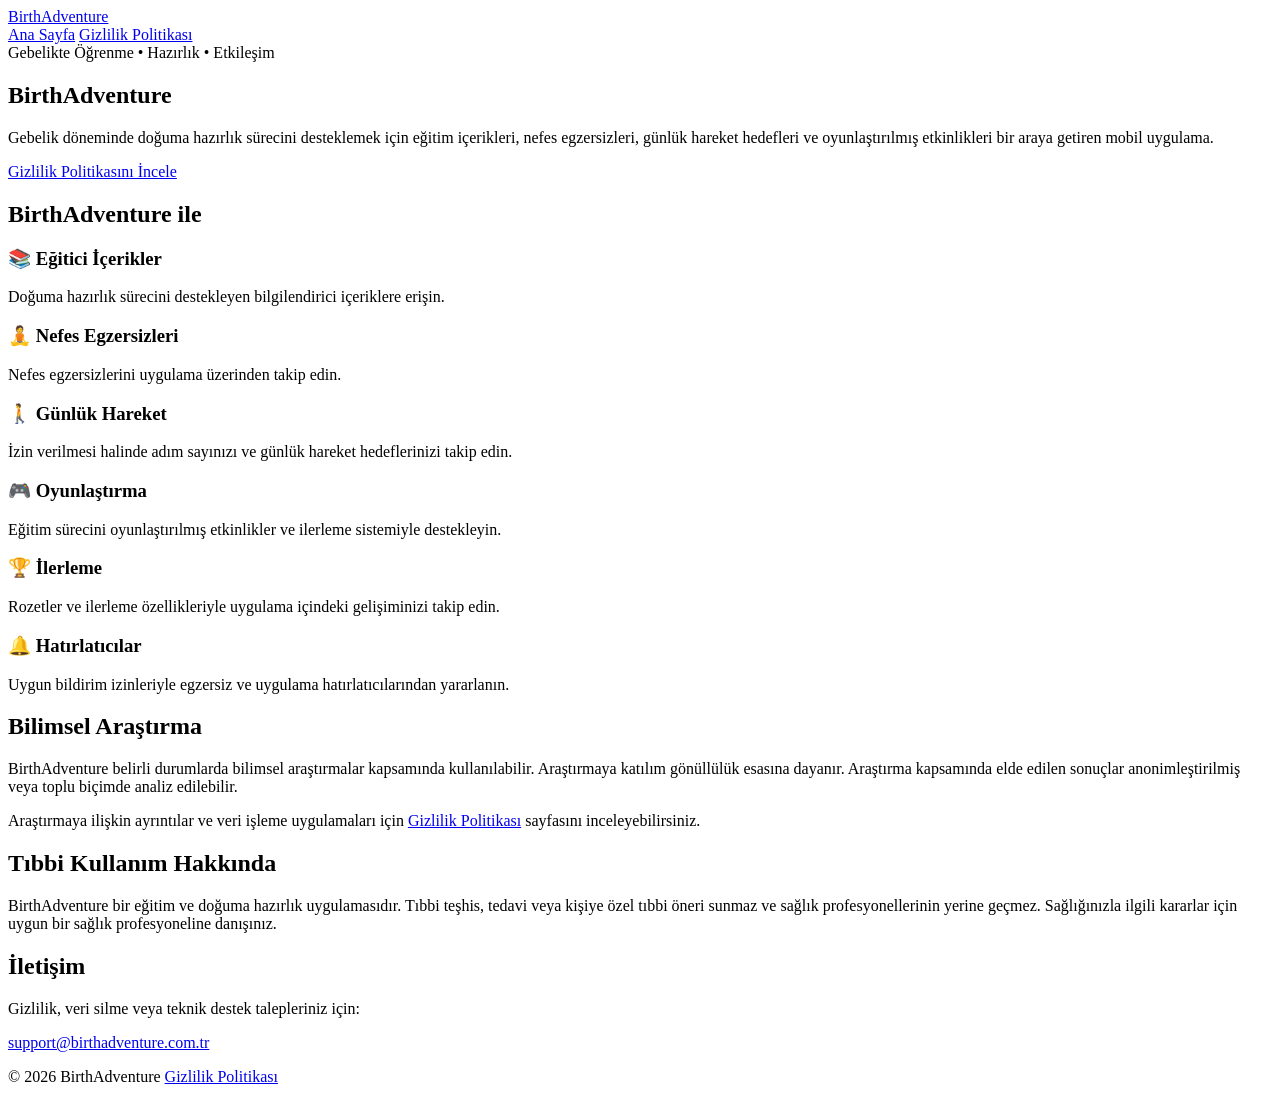
==== index.html @ c5446855 "Create index.html" ====
<!DOCTYPE html>
<html lang="tr">
<head>
  <meta charset="UTF-8">
  <meta name="viewport" content="width=device-width, initial-scale=1.0">
  <title>BirthAdventure | Gebelikte Öğrenme ve Doğuma Hazırlık</title>
  <meta name="description" content="BirthAdventure, gebelik döneminde eğitim, nefes egzersizleri, günlük hareket hedefleri ve oyunlaştırılmış etkinlikler sunan mobil uygulamadır.">
  <link rel="stylesheet" href="style.css">
</head>
<body>
<header class="site-header">
  <div class="container nav">
    <a class="brand" href="index.html">BirthAdventure</a>
    <nav>
      <a href="index.html">Ana Sayfa</a>
      <a href="privacy.html">Gizlilik Politikası</a>
    </nav>
  </div>
</header>

<main>
  <section class="hero">
    <div class="container">
      <span class="eyebrow">Gebelikte Öğrenme • Hazırlık • Etkileşim</span>
      <h1>BirthAdventure</h1>
      <p class="lead">
        Gebelik döneminde doğuma hazırlık sürecini desteklemek için eğitim içerikleri,
        nefes egzersizleri, günlük hareket hedefleri ve oyunlaştırılmış etkinlikleri
        bir araya getiren mobil uygulama.
      </p>
      <div class="actions">
        <a class="button" href="privacy.html">Gizlilik Politikasını İncele</a>
      </div>
    </div>
  </section>

  <section class="section">
    <div class="container">
      <h2>BirthAdventure ile</h2>
      <div class="cards">
        <article class="card"><h3>📚 Eğitici İçerikler</h3><p>Doğuma hazırlık sürecini destekleyen bilgilendirici içeriklere erişin.</p></article>
        <article class="card"><h3>🧘 Nefes Egzersizleri</h3><p>Nefes egzersizlerini uygulama üzerinden takip edin.</p></article>
        <article class="card"><h3>🚶 Günlük Hareket</h3><p>İzin verilmesi halinde adım sayınızı ve günlük hareket hedeflerinizi takip edin.</p></article>
        <article class="card"><h3>🎮 Oyunlaştırma</h3><p>Eğitim sürecini oyunlaştırılmış etkinlikler ve ilerleme sistemiyle destekleyin.</p></article>
        <article class="card"><h3>🏆 İlerleme</h3><p>Rozetler ve ilerleme özellikleriyle uygulama içindeki gelişiminizi takip edin.</p></article>
        <article class="card"><h3>🔔 Hatırlatıcılar</h3><p>Uygun bildirim izinleriyle egzersiz ve uygulama hatırlatıcılarından yararlanın.</p></article>
      </div>
    </div>
  </section>

  <section class="section muted">
    <div class="container narrow">
      <h2>Bilimsel Araştırma</h2>
      <p>
        BirthAdventure belirli durumlarda bilimsel araştırmalar kapsamında kullanılabilir.
        Araştırmaya katılım gönüllülük esasına dayanır. Araştırma kapsamında elde edilen
        sonuçlar anonimleştirilmiş veya toplu biçimde analiz edilebilir.
      </p>
      <p>
        Araştırmaya ilişkin ayrıntılar ve veri işleme uygulamaları için
        <a href="privacy.html">Gizlilik Politikası</a> sayfasını inceleyebilirsiniz.
      </p>
    </div>
  </section>

  <section class="section">
    <div class="container narrow">
      <div class="notice">
        <h2>Tıbbi Kullanım Hakkında</h2>
        <p>
          BirthAdventure bir eğitim ve doğuma hazırlık uygulamasıdır. Tıbbi teşhis,
          tedavi veya kişiye özel tıbbi öneri sunmaz ve sağlık profesyonellerinin
          yerine geçmez. Sağlığınızla ilgili kararlar için uygun bir sağlık
          profesyoneline danışınız.
        </p>
      </div>
    </div>
  </section>

  <section class="section">
    <div class="container narrow">
      <h2>İletişim</h2>
      <p>Gizlilik, veri silme veya teknik destek talepleriniz için:</p>
      <p><a href="mailto:support@birthadventure.com.tr">support@birthadventure.com.tr</a></p>
    </section>
</main>

<footer class="footer">
  <div class="container footer-inner">
    <span>© 2026 BirthAdventure</span>
    <a href="privacy.html">Gizlilik Politikası</a>
  </div>
</footer>
</body>
</html>
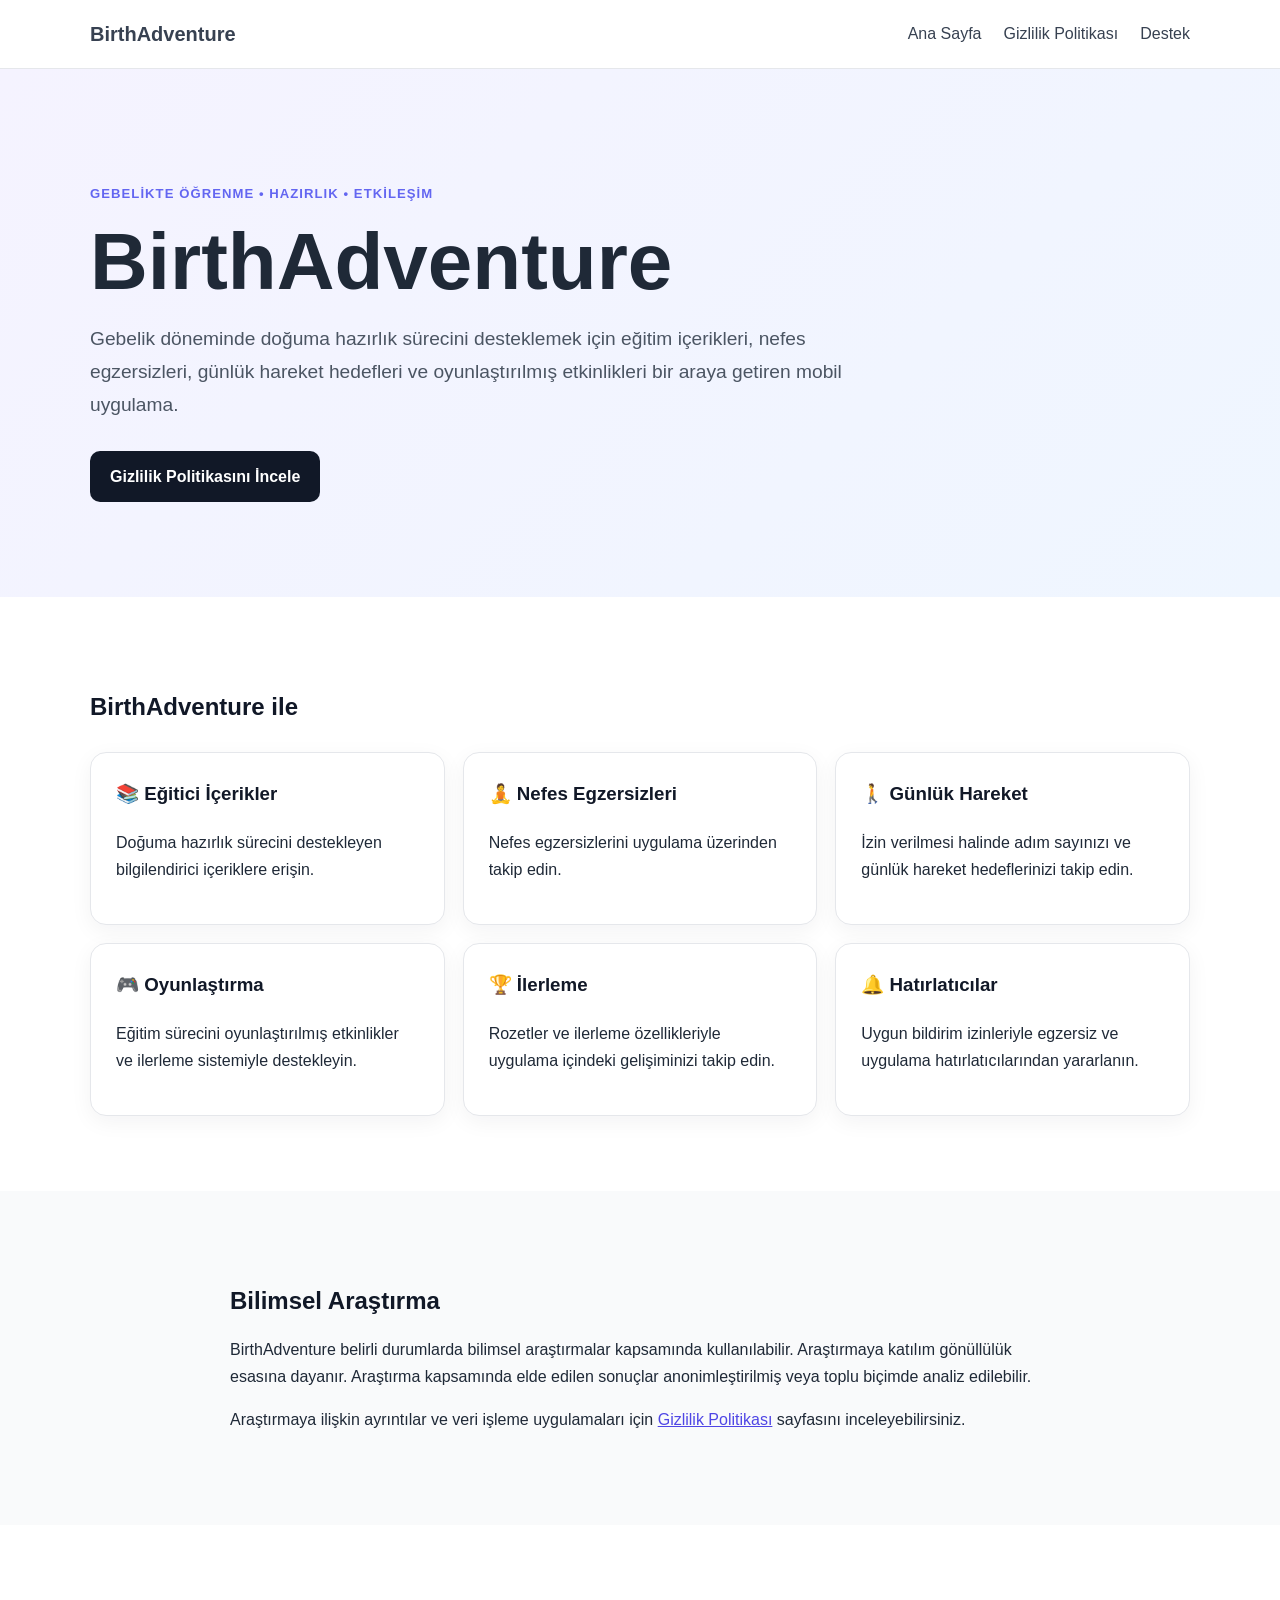
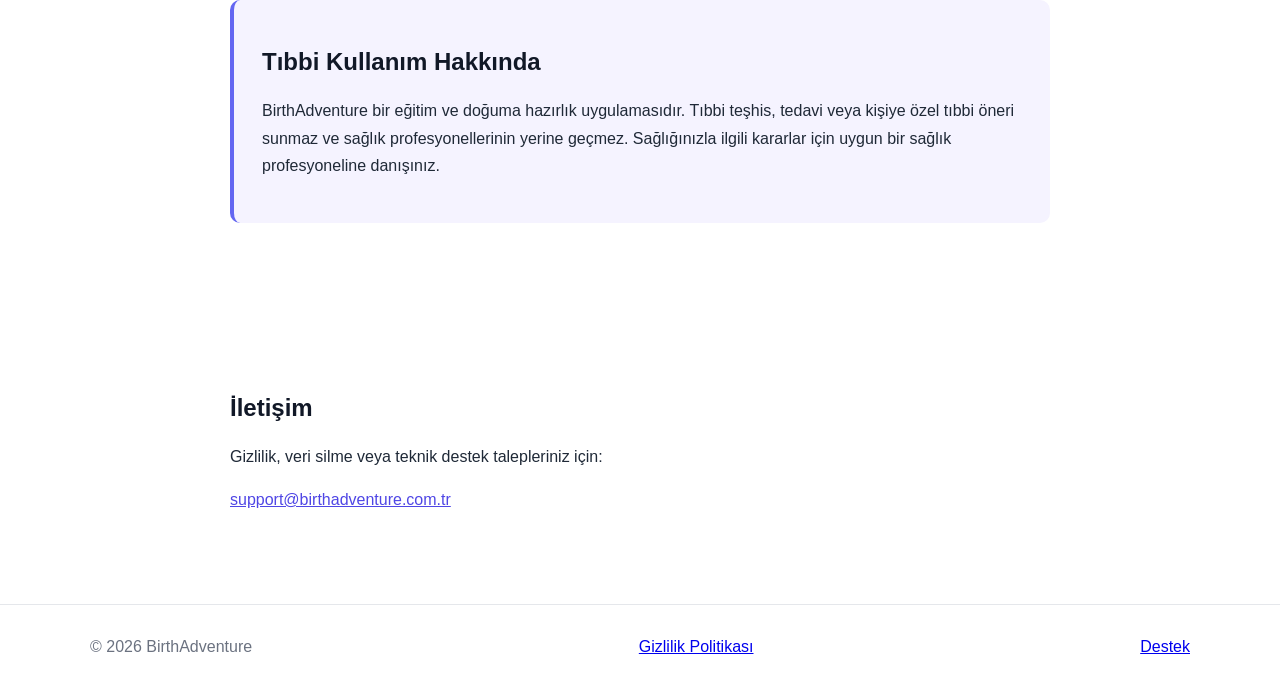
==== commit 6daf4b6a: "Update index.html" ====
--- a/index.html
+++ b/index.html
@@ -14,6 +14,7 @@
     <nav>
       <a href="index.html">Ana Sayfa</a>
       <a href="privacy.html">Gizlilik Politikası</a>
+       <a href="support.html">Destek</a>
     </nav>
   </div>
 </header>
@@ -82,13 +83,15 @@
       <h2>İletişim</h2>
       <p>Gizlilik, veri silme veya teknik destek talepleriniz için:</p>
       <p><a href="mailto:support@birthadventure.com.tr">support@birthadventure.com.tr</a></p>
-    </section>
+    </div>
+  </section>
 </main>
 
 <footer class="footer">
   <div class="container footer-inner">
     <span>© 2026 BirthAdventure</span>
     <a href="privacy.html">Gizlilik Politikası</a>
+    <a href="support.html">Destek</a>
   </div>
 </footer>
 </body>
--- a/style.css
+++ b/style.css
@@ -0,0 +1 @@
+*{box-sizing:border-box}html{scroll-behavior:smooth}body{margin:0;font-family:-apple-system,BlinkMacSystemFont,"Segoe UI",Roboto,Arial,sans-serif;color:#1f2937;background:#fff;line-height:1.7}.container{width:min(1100px,92%);margin:auto}.narrow{max-width:820px}.site-header{position:sticky;top:0;background:rgba(255,255,255,.96);border-bottom:1px solid #e5e7eb;z-index:10}.nav{min-height:68px;display:flex;align-items:center;justify-content:space-between;gap:24px}.brand{font-size:1.25rem;font-weight:800;color:#111827;text-decoration:none}.nav nav{display:flex;gap:22px}.nav a{color:#374151;text-decoration:none}.nav a:hover{color:#111827}.hero{padding:110px 0 95px;background:linear-gradient(135deg,#f5f3ff,#eff6ff)}.eyebrow{font-size:.82rem;font-weight:700;letter-spacing:.08em;text-transform:uppercase;color:#6366f1}.hero h1{font-size:clamp(2.8rem,7vw,5rem);line-height:1.05;margin:14px 0}.lead{font-size:1.2rem;max-width:760px;color:#4b5563}.actions{margin-top:30px}.button{display:inline-block;background:#111827;color:#fff;text-decoration:none;padding:12px 20px;border-radius:10px;font-weight:700}.section{padding:75px 0}.section h2,.legal h2{color:#111827;line-height:1.25}.cards{display:grid;grid-template-columns:repeat(3,1fr);gap:18px;margin-top:30px}.card{padding:25px;border:1px solid #e5e7eb;border-radius:16px;background:#fff;box-shadow:0 6px 22px rgba(17,24,39,.05)}.card h3{margin-top:0;color:#111827}.muted{background:#f9fafb}.notice{padding:28px;border-left:4px solid #6366f1;background:#f5f3ff;border-radius:10px}.page-header{padding:70px 0 45px;background:#f9fafb;border-bottom:1px solid #e5e7eb}.page-header h1{font-size:clamp(2.2rem,5vw,3.5rem);margin:10px 0}.legal{padding:55px 0 80px}.legal h2{margin-top:45px}.legal h3{margin-top:28px;color:#374151}.legal li{margin:6px 0}.legal a,.section a{color:#4f46e5}.updated{margin-top:55px;padding-top:20px;border-top:1px solid #e5e7eb}.footer{border-top:1px solid #e5e7eb;padding:28px 0;color:#6b7280}.footer-inner{display:flex;justify-content:space-between;align-items:center}@media(max-width:768px){.nav{min-height:auto;flex-direction:column;align-items:flex-start;gap:16px}.nav nav{flex-direction:column;gap:12px}.cards{grid-template-columns:1fr}.hero{padding:70px 0 60px}.section{padding:50px 0}.page-header{padding:50px 0 30px}}
